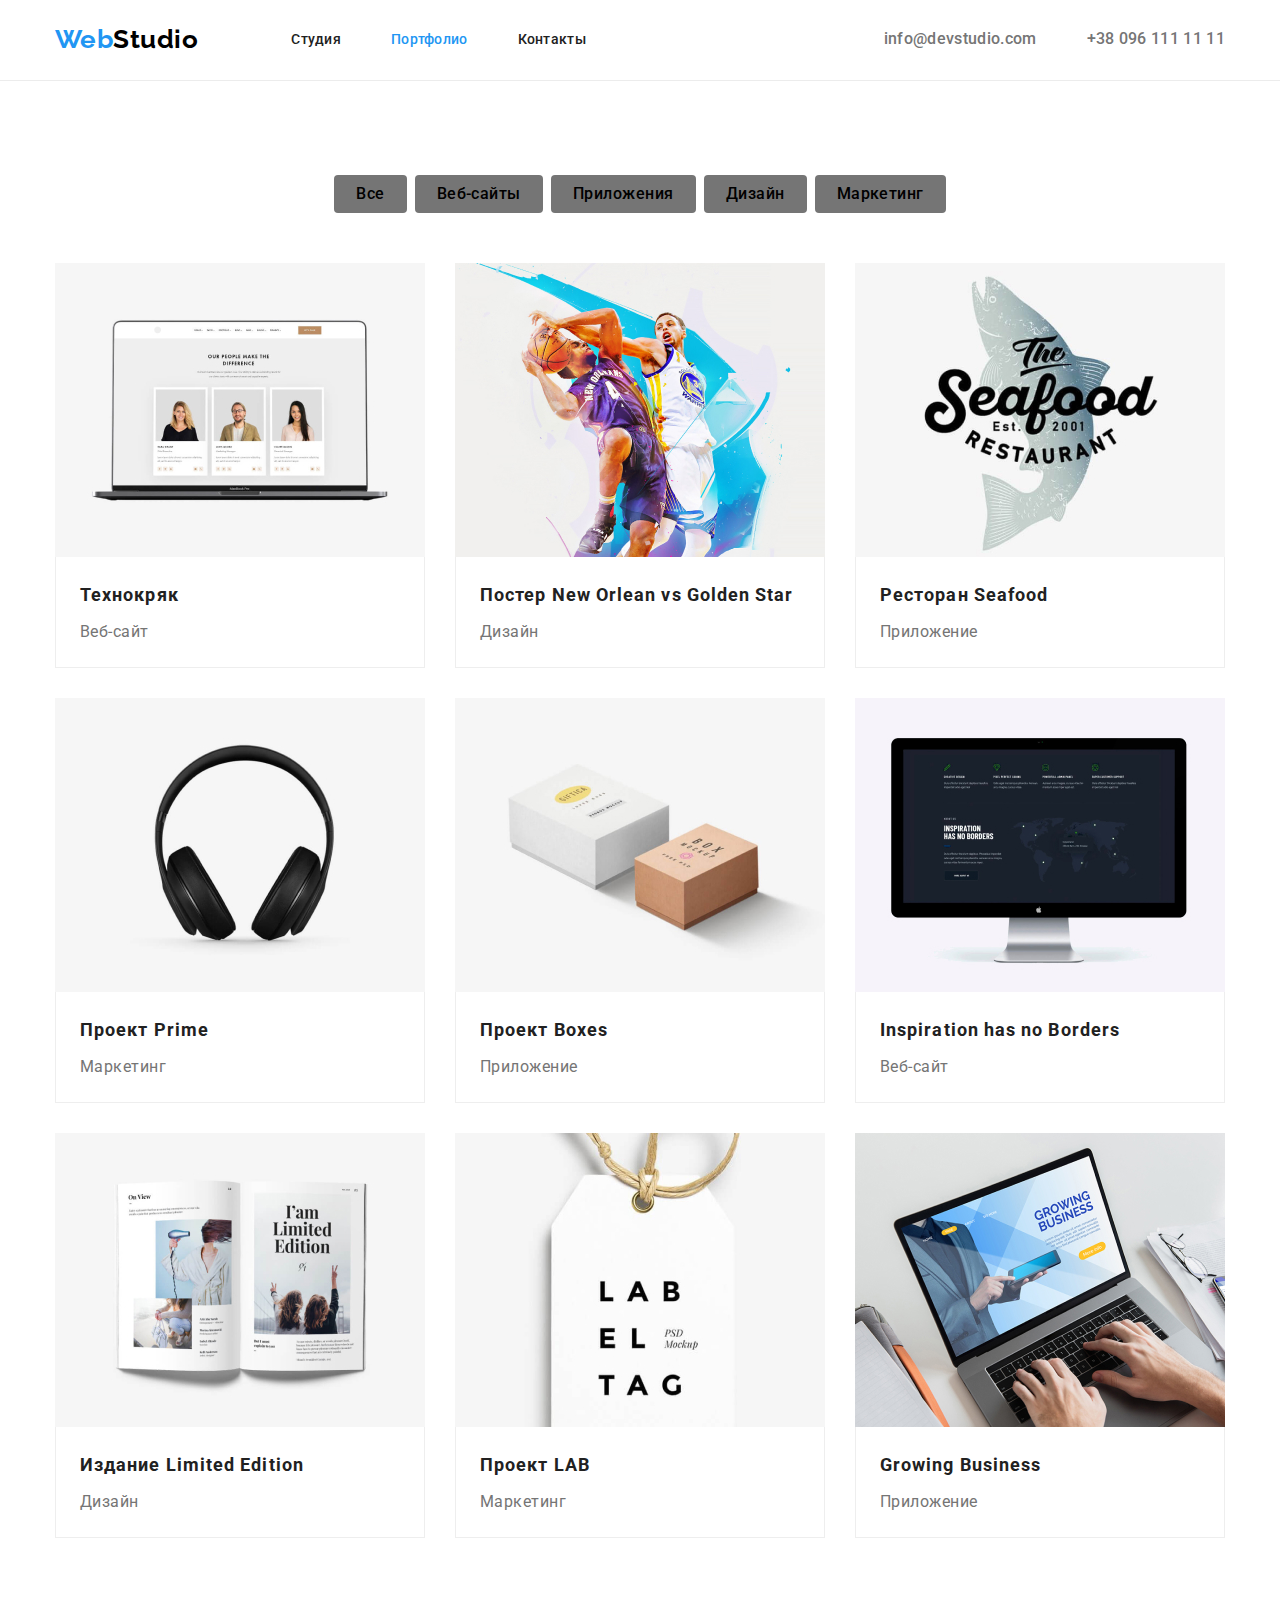
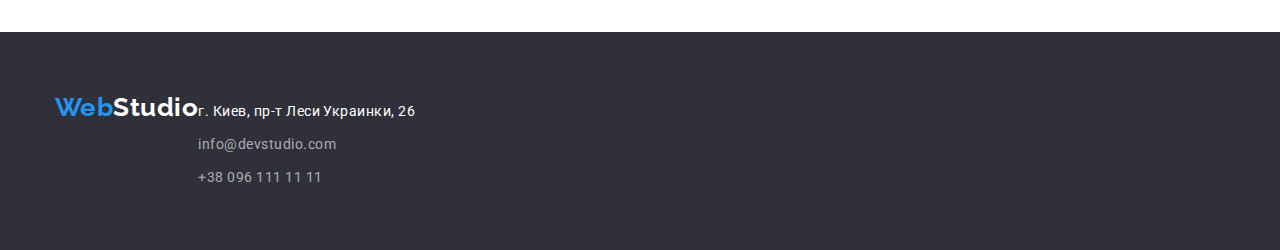
==== portfolio.html @ d1368be6 "готовит к сдаче дз 4" ====
<!DOCTYPE html>
<html lang="ru">

<head>
    <meta charset="UTF-8" />
    <meta name="viewport" content="width=device-width, initial-scale=1.0" />
    <title>homework-third</title>
    <link rel="preconnect" href="https://fonts.gstatic.com" />
    <link
        href="https://fonts.googleapis.com/css2?family=Raleway:wght@700&family=Roboto:wght@400;500;700;900&display=swap"
        rel="stylesheet" />
    <link rel="stylesheet"
        href="https://cdnjs.cloudflare.com/ajax/libs/modern-normalize/1.0.0/modern-normalize.min.css" />
    <link rel="stylesheet" href="./css/style.css" />
</head>

<body class="page">
    <header class="header portfolio">
        <!-- навигация  -->
        <div class="header-container container">
            <nav class="header-nav">
                <a href="./index.html" lang="en" class="logo link">
                    <span class="logo-web">Web</span>Studio
                </a>
                <ul class="header-nav-list list">
                    <li class="header-list-item">
                        <a href="./index.html" class="header-link link">Студия</a>
                    </li>
                    <li class="header-list-item">
                        <a href="./portfolio.html" class="header-link link current">Портфолио</a>
                    </li>
                    <li class="header-list-item">
                        <a href="#contacts" class="header-link link">Контакты</a>
                    </li>
                </ul>
            </nav>
            <ul class="header-contacts list">
                <li class="header-contacts-item">
                    <a href="mailto:info@devstudio.com" lang="en"
                        class="header-contacts-link link">info@devstudio.com</a>
                </li>
                <li class="header-contacts-item">
                    <a href="tel:+380961111111" class="header-contacts-link link">+38 096 111 11 11</a>
                </li>
            </ul>
        </div>
    </header>
    <!-- Уникальная инфа -->
    <main>
        <!-- Создаём секцию наши возможности-->
        <section class="port">
            <div class="port-container container">
                <h1 class="title-hidden">Наши возможности</h1>
                <ul class="port-list-button list">
                    <li class="port-item">
                        <button type="button" class="portfolio-button">Все</button>
                    </li>

                    <li class="port-item">
                        <button type="button" class="portfolio-button">Веб-сайты</button>
                    </li>

                    <li class="port-item">
                        <button type="button" class="portfolio-button">Приложения</button>
                    </li>

                    <li class="port-item">
                        <button type="button" class="portfolio-button">Дизайн</button>
                    </li>

                    <li class="port-item">
                        <button type="button" class="portfolio-button">Маркетинг</button>
                    </li>
                </ul>

                <ul class="port-list-card list">
                    <li class="port-item-card">
                        <div class="thumb">
                            <img src="./img/portfolio-pictures/tech.jpg" alt="Наши персонал играет важную роль" class="port-card-image" />
                        </div>
                        <div class="port-card-div">
                            <h2 class="port-card-title">Технокряк</h2>
                            <p class="port-card-paragraph">Веб-сайт</p>
                        </div>
                    </li>
                    <li class="port-item-card">
                        <div class="thumb">
                            <img src="./img/portfolio-pictures/basketball.jpg" alt="Спарринг двух баскетбольных игроков" class="port-card-image" />
                        </div>
                        <div class="port-card-div">
                            <h2 lang="en" class="port-card-title">
                                Постер New Orlean vs Golden Star
                            </h2>
                            <p class="port-card-paragraph">Дизайн</p>
                        </div>
                    </li>
                    <li class="port-item-card">
                        <div class="thumb">
                            <img src="./img/portfolio-pictures/seafood.jpg" alt="Баннер ресторана-морепродуктов" class="port-card-image" />
                        </div>
                        <div class="port-card-div">
                            <h2 lang="en" class="port-card-title">Ресторан Seafood</h2>
                            <p class="port-card-paragraph">Приложение</p>
                        </div>
                    </li>
                    <li class="port-item-card">
                        <div class="thumb">
                            <img src="./img/portfolio-pictures/prime.jpg" alt="Черные наушники от проэкта 'Прайм' " class="port-card-image" />
                        </div>
                        <div class="port-card-div">
                            <h2 lang="en" class="port-card-title">Проект Prime</h2>
                            <p class="port-card-paragraph">Маркетинг</p>
                        </div>
                    </li>
                    <li class="port-item-card">
                        <div class="thumb">
                            <img src="./img/portfolio-pictures/box.jpg" alt="Подарочные коробки" class="port-card-image" />
                        </div>
                        <div class="port-card-div">
                            <h2 lang="en" class="port-card-title">Проект Boxes</h2>
                            <p class="port-card-paragraph">Приложение</p>
                        </div>
                    </li>
                    <li class="port-item-card">
                        <div class="thumb">
                            <img src="./img/portfolio-pictures/inspiration.jpg" alt="Надпись на мониторе 'Вдохновение не имеет границ'"
                                class="port-card-image" />
                        </div>
                        <div class="port-card-div">
                            <h2 lang="en" class="port-card-title">
                                Inspiration has no Borders
                            </h2>
                            <p class="port-card-paragraph">Веб-сайт</p>
                        </div>
                    </li>
                    <li class="port-item-card">
                        <div class="thumb">
                            <img src="./img/portfolio-pictures/edition.jpg" alt="Страницы журнала" class="port-card-image" />
                        </div>
                        <div class="port-card-div">
                            <h2 lang="en" class="port-card-title">
                                Издание Limited Edition
                            </h2>
                            <p class="port-card-paragraph">Дизайн</p>
                        </div>
                    </li>
                    <li class="port-item-card">
                        <div class="thumb">
                            <img src="./img/portfolio-pictures/lab.jpg" alt="Маркированная метка" class="port-card-image" />
                        </div>
                        <div class="port-card-div">
                            <h2 lang="en" class="port-card-title">Проект LAB</h2>
                            <p class="port-card-paragraph">Маркетинг</p>
                        </div>
                    </li>
                    <li class="port-item-card">
                        <div class="thumb">
                            <img src="./img/portfolio-pictures/business.jpg" alt="Человеческие руки печатают" class="port-card-image" />
                        </div>
                        <div class="port-card-div">
                            <h2 lang="en" class="port-card-title">Growing Business</h2>
                            <p class="port-card-paragraph">Приложение</p>
                        </div>
                    </li>
                </ul>

            </div>
        </section>
    </main>
    <!-- Наш Футэр -->
    <footer class="footer">
        <div class="footer-container container">
            <div class="container-logo">
                <a href="./index.html" lang="en" class="logo link">
                    <span class="logo-web">Web</span>Studio
                </a>
            </div>
            <address id="contacts" class="footer-address">
                <ul class="footer-list list">
                    <li class="footer-item">
                        <a href="https://goo.gl/maps/tSYE8Pj3sfSVLAzh6" target="_blank" rel="noopener noreferrer"
                            class="footer-city-link footer-info link">г. Киев, пр-т Леси Украинки, 26</a>
                    </li>
                    <li class="footer-item">
                        <a href="mailto:info@devstudio.com" lang="en"
                            class="footer-mail-link footer-info link">info@devstudio.com</a>
                    </li>
                    <li class="footer-item">
                        <a href="tel:+380961111111" class="footer-tel-link footer-info link">+38 096 111 11 11</a>
                    </li>
                </ul>
            </address>
        </div>
    </footer>
</body>

</html>
---- css/style.css ----
:root {
  --primary-background-color: #ffffff;
  --secondary-background-color: #f5f4fa;
  --hero-background-color: #2f303a;
  --accent-text-color: #2196f3;
  --title-text-color: #212121;
  --paragraph-text-color: #757575;

  --primary-fonts: Roboto, sans-serif;
  --secondary-fonts: Raleway, cursive;

  --letter-spacing: 0.03em;
  --hero-title-letter-spacing: 0.06em;
  --main-links-letter-spacing: 0.02em;
}

.page {
  background-color: var(--primary-background-color);
  font-family: var(--primary-fonts);
  color: var(--paragraph-text-color);
  letter-spacing: var(--letter-spacing);
}

/* ==================== UTILITIES ===================== */
.list {
  margin: 0;
  padding: 0;
  list-style: none;
}

.link {
  margin: 0;
  padding: 0;

  color: var(--title-text-color);
  text-decoration: none;
}

.title {
  color: var(--title-text-color);

  font-weight: 700;
  letter-spacing: var(--letter-spacing);
}
.container {
  width: 1200px;
  padding-left: 15px;
  padding-right: 15px;
  /* outline: 2px solid tomato; */
  margin-left: auto;
  margin-right: auto;
}

h1,
h2,
h3,
h4,
h5,
h6,
p {
  margin: 0;
}

img {
  display: block;
  max-width: 100%;
  height: auto;
}

address {
  font-style: normal;
}

.logo {
  color: #000000;
  font-family: var(--secondary-fonts);
  font-weight: 700;
  font-size: 26px;
  line-height: 1.2;
}

.logo-web {
  color: var(--accent-text-color);
}

.title-hidden {
  position: absolute;
  width: 1px;
  height: 1px;
  margin: -1px;
  padding: 0;
  border: 0;
  clip: rect(0 0 0);
  overflow: hidden;
}

.footer-info {
  color: rgba(255, 255, 255, 0.6);

  font-size: 14px;
  line-height: 1.71;
}
.current {
  color: var(--accent-text-color);
}
/* ==================== END UTILITIES ===================== */

/* ==================== HEADER ===================== */
.header {
  padding-top: 24px;
  padding-bottom: 25px;
}

.header-container {
  display: flex;
  margin-left: auto;
  align-items: center;
}

.header-nav {
  display: flex;
  align-items: center;
}

.header-nav-list {
  display: flex;
  margin-left: 93px;
  align-items: center;
}

.header-list-item:not(:first-child) {
  margin-left: 50px;
}

.header-link {
  letter-spacing: var(--main-links-letter-spacing);
  font-weight: 500;
  font-size: 14px;
  line-height: 1.14;
}

.header-link:hover,
.header-link:focus {
  color: var(--accent-text-color);
}

/* полосочкаааааааааааааааааа */

/* .current::after {
  content: "";
  width: 48px;
  height: 4px;
  display: block;
  margin: 28px auto 0;
  background-color: var(--accent-text-color);
} */

.header-contacts {
  display: flex;
  margin-left: auto;
}

.header-contacts-item:not(:first-child) {
  margin-left: 50px;
}

.header-contacts-link {
  display: flex;
  align-items: center;
  color: var(--paragraph-text-color);

  font-weight: 500;
  letter-spacing: var(--main-links-letter-spacing);
}

.header-contacts-icon {
  margin-right: 10px;
  fill: var(--paragraph-text-color);
}

.header-contacts-icon.icon-envelope {
  width: 16px;
  height: 12px;
}

.header-contacts-icon.icon-cell {
  width: 10px;
  height: 16px;
}

.header-contacts-link:hover .header-contacts-icon,
.header-contacts-link:focus .header-contacts-icon {
  fill: var(--accent-text-color);
}

.header-contacts-link:hover,
.header-contacts-link:focus {
  color: var(--accent-text-color);
}
/* ==================== END HEADER ===================== */

/* ====================================================== INDEX.HTML =========================================== */

/* ==================== HERO ===================== */
.hero {
  background-color: var(--hero-background-color);
  padding-top: 200px;
  padding-bottom: 200px;
}

.hero-container {
  text-align: center;
}

.hero-title {
  margin: 0 auto 30px;
  color: var(--primary-background-color);
  max-width: 696px;
  font-weight: 900;
  font-size: 44px;
  line-height: 1.36;
  letter-spacing: var(--hero-title-letter-spacing);
  text-transform: uppercase;
}

.primary-button {
  cursor: pointer;

  padding: 10px 30px;

  color: var(--primary-background-color);
  background-color: var(--accent-text-color);
  border: 1px solid transparent;
  border-radius: 4px;
  box-shadow: 0px 4px 4px rgba(0, 0, 0, 0.15);

  font-family: inherit;
  font-weight: 700;
  font-size: 16px;
  line-height: 1.87;
  letter-spacing: var(--hero-title-letter-spacing);

  min-width: 200px;
  text-align: center;
}
/* ==================== END HERO ===================== */

/* ==================== FEATURES ===================== */
.features {
  background-color: var(--primary-background-color);
  padding-top: 94px;
  padding-bottom: 94px;
}

.features-list {
  display: flex;
  flex-wrap: wrap;
  margin-left: -30px;
  margin-top: -30px;
}

.features-item {
  flex-basis: calc(100% / 4 - 30px);
  margin-left: 30px;
  margin-top: 30px;
}

.svg-icon-container {
  margin-bottom: 30px;
  display: flex;
  align-items: center;
  justify-content: center;
  width: 270px;
  height: 120px;
  background-color: var(--secondary-background-color);
  border-radius: 4px;
}

.features-list-icon {
  width: 70px;
  height: 70px;
}

.features-item-title {
  margin-bottom: 10px;

  font-size: 14px;
  line-height: 1.14;
  text-transform: uppercase;
}

.features-item-paragraph {
  font-size: 14px;
  line-height: 1.71;
}
/* ==================== END FEATURES ===================== */

/* ==================== DUTIES ===================== */
.duties {
  background-color: var(--primary-background-color);
  padding-bottom: 94px;
}

.duties-title {
  margin-bottom: 50px;

  text-align: center;
  font-size: 36px;
  line-height: 1.16;
}

.duties-list {
  display: flex;
  flex-wrap: wrap;
  margin-left: -30px;
  margin-top: -30px;
}

.duties-item {
  flex-basis: calc(100% / 3 - 30px);
  margin-left: 30px;
  margin-top: 30px;
}

/* ==================== END DUTIES ===================== */

/* ==================== END STAFF ===================== */
.staff {
  background-color: var(--secondary-background-color);
  padding-top: 94px;
  padding-bottom: 94px;
}

.staff-title {
  margin-bottom: 50px;

  text-align: center;
  font-size: 36px;
  line-height: 1.16;
}

.staff-list {
  display: flex;
  flex-wrap: wrap;
  margin-left: -30px;
  margin-top: -30px;
}

.staff-info-title {
  margin-bottom: 10px;

  font-weight: 500;
  font-size: 16px;
  line-height: 1.19;
}

.staff-info-paragraph {
  margin-bottom: 16px;

  font-weight: normal;
  font-size: 16px;
  line-height: 1.19;
  letter-spacing: var(--letter-spacing);
}

.staff-item-card {
  width: 270px;
  border-radius: 0px 0px 4px 4px;
  box-shadow: 0px 1px 3px rgba(0, 0, 0, 0.12), 0px 1px 1px rgba(0, 0, 0, 0.14),
    0px 2px 1px rgba(0, 0, 0, 0.2);
  background-color: var(--primary-background-color);
}

.staff-item-card {
  flex-basis: calc(100% / 4 - 30px);
  margin-left: 30px;
  margin-top: 30px;
}

.staff-info {
  text-align: center;
  padding-top: 30px;
  padding-bottom: 30px;
  padding-right: 32px;
  padding-left: 32px;
}

.social-list {
  display: flex;
  align-items: center;
  justify-content: center;
}
.social-link-item:not(:last-child) {
  margin-right: 10px;
}
.social-link-item-link {
  display: flex;
  align-items: center;
  justify-content: center;
  width: 44px;
  height: 44px;
  border-radius: 50%;
}

.social-link-item-link:hover,
.social-link-item-link:focus {
  background-color: var(--accent-text-color);
}
.social-list-icon {
  width: 20px;
  height: 20px;
  fill: #afb1b8;
}

.social-link-item-link:hover .social-list-icon,
.social-link-item-link:focus .social-list-icon {
  fill: var(--primary-background-color);
}

/* ==================== END STAFF ===================== */

/* ==================== CUSTOMER ===================== */
.regular-customer-container {
  text-align: center;
  padding-top: 94px;
  padding-bottom: 94px;
}

.regular-customer-title {
  margin-bottom: 50px;
  color: var(--title-text-color);
  font-weight: 700;
  font-size: 36px;
  line-height: 42px;
  letter-spacing: var(--letter-spacing);
}
.regular-customer-list {
  display: flex;
}
.regular-customer-item {
  display: flex;
  align-items: center;
  justify-content: center;
  width: 270px;
  height: 120px;
  background-color: var(--secondary-background-color);
  border-radius: 4px;
}

.regular-customer-item:not(:last-child) {
  margin-right: 30px;
}

.customer-list-icon {
  fill: #afb1b8;
}

.customer-list-icon:hover,
.customer-list-icon:focus {
  fill: var(--accent-text-color);
}

/* ==================== END CUSTOMER ===================== */

/* ==================== FOOTER ===================== */
.footer {
  background-color: var(--hero-background-color);
  padding-top: 60px;
  padding-bottom: 60px;
}

.footer-container {
  display: flex;
  align-items: baseline;
}

.logo-plus-address-container {
  margin-right: 70px;
}

.container-logo {
  margin-bottom: 20px;
}

.container-logo > .logo {
  color: var(--primary-background-color);
}

.logo-web {
  color: var(--accent-text-color);
}

.footer-item:not(:last-child) {
  margin-bottom: 9px;
}

.footer-city-link.link {
  color: var(--primary-background-color);
}

.join {
  display: block;
  margin-bottom: 20px;

  color: var(--primary-background-color);

  font-weight: 700;
  font-size: 14px;
  line-height: 1.14;
  letter-spacing: var(--letter-spacing);
  text-transform: uppercase;
}

.social-join-list {
  display: flex;
  align-items: center;
  justify-content: center;
}

.social-join-link-item:not(:last-child) {
  margin-right: 10px;
}

.social-join-link-item-link {
  display: flex;
  align-items: center;
  justify-content: center;
  width: 44px;
  height: 44px;
  border-radius: 50%;
  background-color: rgba(255, 255, 255, 0.1);
}

.social-join-link-item-link:hover,
.social-join-link-item-link:focus {
  background-color: var(--accent-text-color);
}

.social-join-list-icon {
  width: 20px;
  height: 20px;
  fill: var(--primary-background-color);
}

/* ==================== END FOOTER ===================== */
/* ====================================================== PORTFOLIO.HTML ====================================== */
/* ==================== PORT ===================== */
.header.portfolio {
  border-bottom: 1px solid #ececec;
}
.port {
  background-color: var(--primary-background-color);
  padding-top: 94px;
  padding-bottom: 94px;
}

.port-list-button {
  display: flex;
  justify-content: center;
  margin-bottom: 50px;
}

.portfolio-button {
  padding: 6px 22px;
  border: transparent;
  border-radius: 4px;

  background-color: var(--paragraph-text-color);

  font-family: inherit;
  letter-spacing: var(--letter-spacing);
  font-weight: 500;
  font-size: 16px;
  line-height: 1.62;
  text-align: center;
}

.portfolio-button:hover,
.portfolio-button:focus {
  box-shadow: 0px 3px 1px rgba(0, 0, 0, 0.1), 0px 1px 2px rgba(0, 0, 0, 0.08),
    0px 2px 2px rgba(0, 0, 0, 0.12);
  background-color: var(--accent-text-color);
  color: var(--primary-background-color);
  cursor: pointer;
}

.port-item:not(:first-child) {
  margin-left: 8px;
}

.port-list-card {
  display: flex;
  flex-wrap: wrap;
  margin-left: -30px;
  margin-top: -30px;
}

.port-item-card {
  flex-basis: calc(100% / 3 - 30px);
  margin-left: 30px;
  margin-top: 30px;

  background-color: var(--primary-background-color);
}

.port-item-card:hover,
.port-item-card:focus {
  box-shadow: 0px 1px 1px rgba(0, 0, 0, 0.12), 0px 4px 4px rgba(0, 0, 0, 0.06),
    1px 4px 6px rgba(0, 0, 0, 0.16);
}

.port-card-div {
  padding: 20px 24px;
  border-bottom: 1px solid #eeeeee;
  border-right: 1px solid #eeeeee;
  border-left: 1px solid #eeeeee;
}

.port-card-title {
  margin-bottom: 4px;

  color: var(--title-text-color);
  font-weight: 700;
  font-size: 18px;
  line-height: 2;
  letter-spacing: var(--hero-title-letter-spacing);
}

.port-card-paragraph {
  font-size: 16px;
  line-height: 1.87;
}
/* ==================== END PORT ===================== */
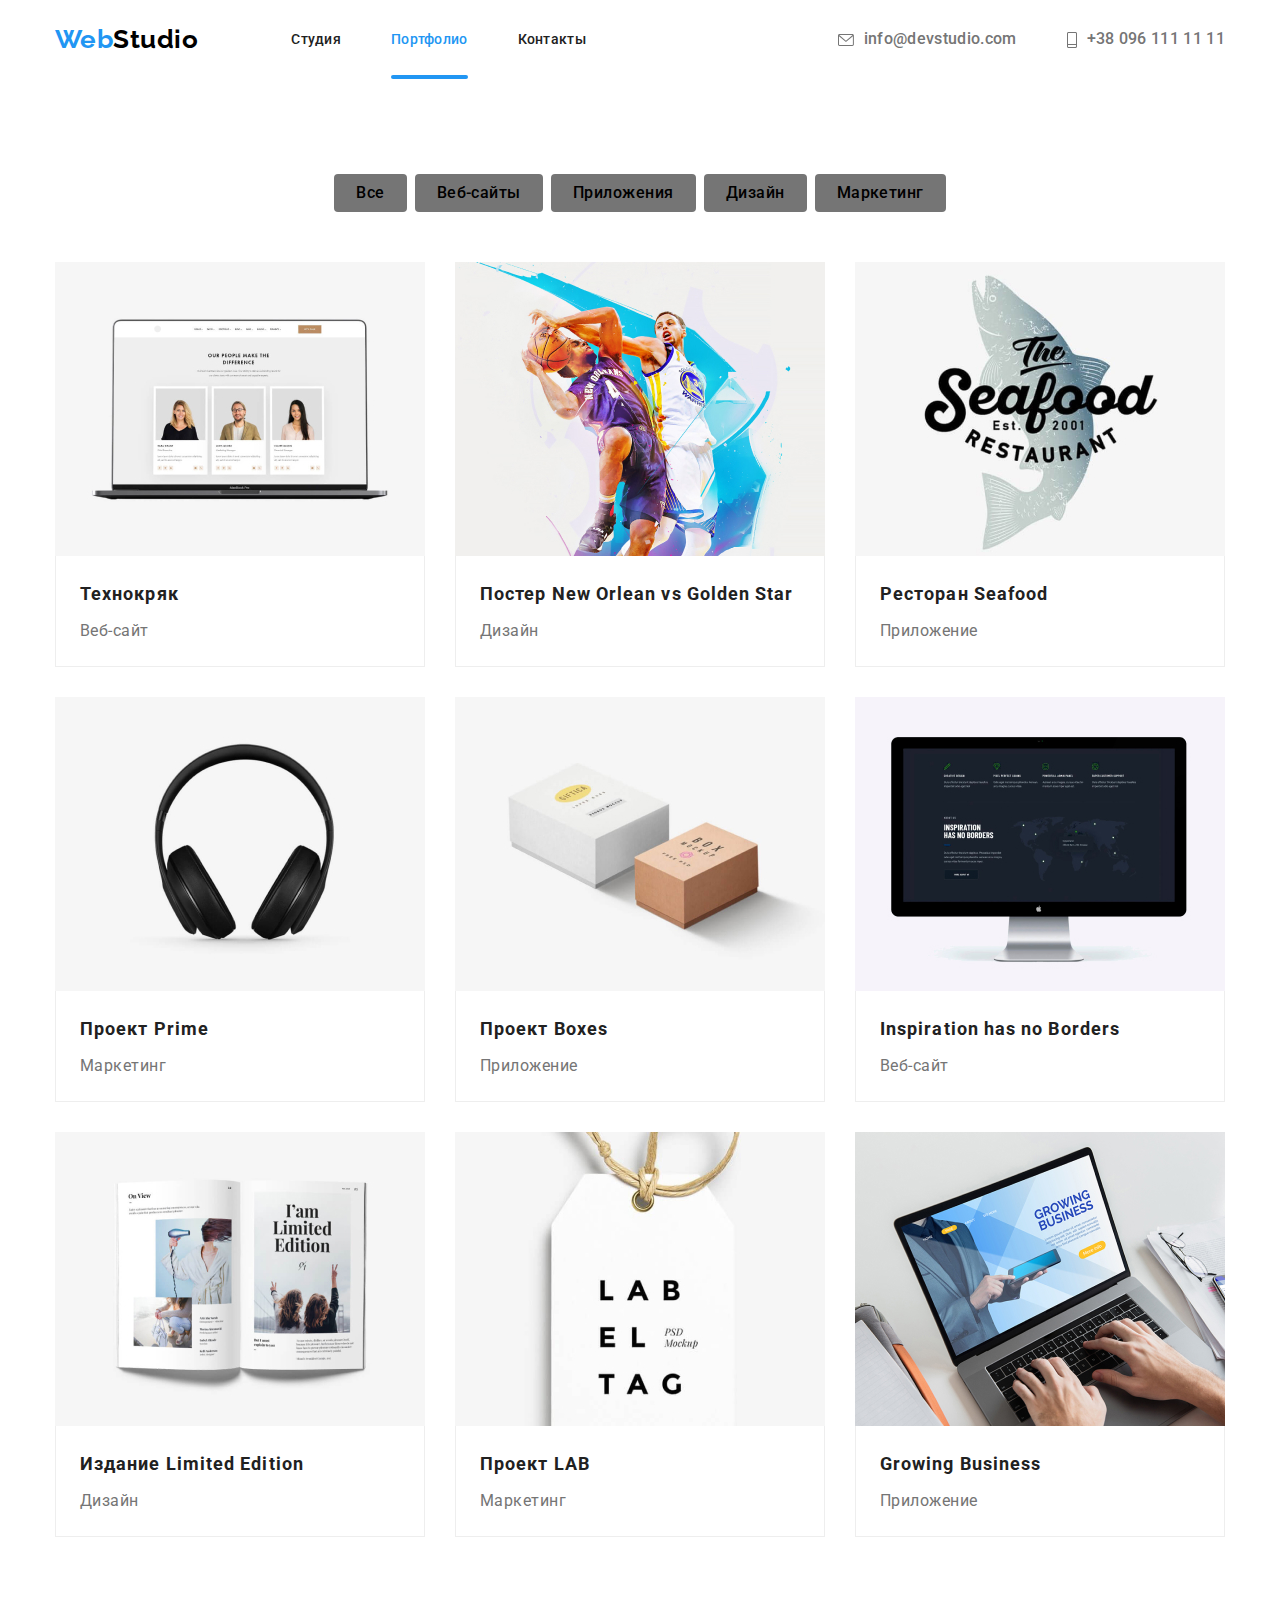
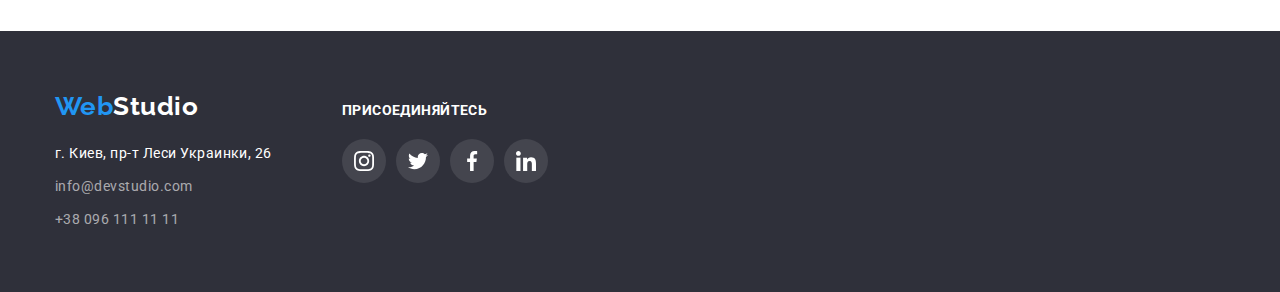
==== commit afb9c1bd: "готовит к сдаче 4 дз" ====
--- a/portfolio.html
+++ b/portfolio.html
@@ -15,32 +15,34 @@
 </head>
 
 <body class="page">
-    <header class="header portfolio">
+    <header class="header">
         <!-- навигация  -->
         <div class="header-container container">
             <nav class="header-nav">
                 <a href="./index.html" lang="en" class="logo link">
                     <span class="logo-web">Web</span>Studio
                 </a>
+    
                 <ul class="header-nav-list list">
-                    <li class="header-list-item">
-                        <a href="./index.html" class="header-link link">Студия</a>
-                    </li>
-                    <li class="header-list-item">
-                        <a href="./portfolio.html" class="header-link link current">Портфолио</a>
-                    </li>
-                    <li class="header-list-item">
-                        <a href="#contacts" class="header-link link">Контакты</a>
-                    </li>
+                    <li class="header-list-item"><a href="./index.html" class="header-link link">Студия</a></li>
+                    <li class="header-list-item"><a href="./portfolio.html" class="header-link link current">Портфолио</a></li>
+                    <li class="header-list-item"><a href="#contacts" class="header-link link">Контакты</a></li>
                 </ul>
             </nav>
             <ul class="header-contacts list">
-                <li class="header-contacts-item">
-                    <a href="mailto:info@devstudio.com" lang="en"
-                        class="header-contacts-link link">info@devstudio.com</a>
+                <li class="header-contacts-item"><a href="mailto:info@devstudio.com" lang="en"
+                        class="header-contacts-link link">
+                        <svg class="header-contacts-icon icon-envelope">
+                            <use href="./img/svg-icon/sprite.svg#icon-envelope"></use>
+                        </svg>
+                        info@devstudio.com</a>
                 </li>
                 <li class="header-contacts-item">
-                    <a href="tel:+380961111111" class="header-contacts-link link">+38 096 111 11 11</a>
+                    <a href="tel:+380961111111" class="header-contacts-link link">
+                        <svg class="header-contacts-icon icon-cell">
+                            <use href="./img/svg-icon/sprite.svg#icon-cell"></use>
+                        </svg>
+                        +38 096 111 11 11</a>
                 </li>
             </ul>
         </div>
@@ -170,26 +172,54 @@
     <!-- Наш Футэр -->
     <footer class="footer">
         <div class="footer-container container">
-            <div class="container-logo">
-                <a href="./index.html" lang="en" class="logo link">
-                    <span class="logo-web">Web</span>Studio
-                </a>
+            <div class="logo-plus-address-container">
+                <div class="container-logo">
+                    <a href="./index.html" lang="en" class="logo link">
+                        <span class="logo-web">Web</span>Studio
+                    </a>
+                </div>
+    
+                <address id="contacts" class="footer-address">
+                    <ul class="footer-list list">
+                        <li class="footer-item">
+                            <a href="https://goo.gl/maps/tSYE8Pj3sfSVLAzh6" target="_blank" rel="noopener noreferrer"
+                                class="footer-city-link footer-info link">г. Киев, пр-т Леси Украинки, 26</a>
+                        </li>
+                        <li class="footer-item">
+                            <a href="mailto:info@devstudio.com" lang="en"
+                                class="footer-mail-link footer-info link">info@devstudio.com</a>
+                        </li>
+                        <li class="footer-item">
+                            <a href="tel:+380961111111" class="footer-tel-link footer-info link">+38 096 111 11 11</a>
+                        </li>
+                    </ul>
+                </address>
             </div>
-            <address id="contacts" class="footer-address">
-                <ul class="footer-list list">
-                    <li class="footer-item">
-                        <a href="https://goo.gl/maps/tSYE8Pj3sfSVLAzh6" target="_blank" rel="noopener noreferrer"
-                            class="footer-city-link footer-info link">г. Киев, пр-т Леси Украинки, 26</a>
-                    </li>
-                    <li class="footer-item">
-                        <a href="mailto:info@devstudio.com" lang="en"
-                            class="footer-mail-link footer-info link">info@devstudio.com</a>
-                    </li>
-                    <li class="footer-item">
-                        <a href="tel:+380961111111" class="footer-tel-link footer-info link">+38 096 111 11 11</a>
-                    </li>
-                </ul>
-            </address>
+    
+    
+            <div class="social-join">
+                <b class="join">
+                    Присоединяйтесь
+                </b>
+                <ul class="social-join-list list">
+                    <li class="social-join-link-item"><a href="" class="social-join-link-item-link link social-instagram">
+                            <svg class="social-join-list-icon">
+                                <use href="./img/svg-icon/sprite.svg#icon-instagram"></use>
+                            </svg> </a></li>
+                    <li class="social-join-link-item"><a href="" class="social-join-link-item-link link social-twitter">
+                            <svg class="social-join-list-icon">
+                                <use href="./img/svg-icon/sprite.svg#icon-twitter"></use>
+                            </svg> </a></li>
+                    <li class="social-join-link-item"><a href="" class="social-join-link-item-link link social-facebook">
+                            <svg class="social-join-list-icon">
+                                <use href="./img/svg-icon/sprite.svg#icon-facebook"></use>
+                            </svg> </a></li>
+                    <li class="social-join-link-item"><a href="" class="social-join-link-item-link link social-linkedin">
+                            <svg class="social-join-list-icon">
+                                <use href="./img/svg-icon/sprite.svg#icon-linkedin"></use>
+                            </svg> </a></li>
+                </ul>
+            </div>
         </div>
     </footer>
 </body>
--- a/css/style.css
+++ b/css/style.css
@@ -5,6 +5,7 @@
   --accent-text-color: #2196f3;
   --title-text-color: #212121;
   --paragraph-text-color: #757575;
+  --icon-basic-color: #afb1b8;
 
   --primary-fonts: Roboto, sans-serif;
   --secondary-fonts: Raleway, cursive;
@@ -145,15 +146,23 @@
 }
 
 /* полосочкаааааааааааааааааа */
-
-/* .current::after {
+.header-link.current {
+  position: relative;
+  padding-bottom: 32px;
+}
+
+.header-link.current::after {
   content: "";
-  width: 48px;
+
+  position: absolute;
+  left: 0;
+  bottom: 0;
+  width: 100%;
   height: 4px;
   display: block;
-  margin: 28px auto 0;
+  border-radius: 2px;
   background-color: var(--accent-text-color);
-} */
+}
 
 .header-contacts {
   display: flex;
@@ -206,6 +215,22 @@
   background-color: var(--hero-background-color);
   padding-top: 200px;
   padding-bottom: 200px;
+}
+
+.hero {
+  max-width: 1600px;
+  height: 600px;
+  margin-left: auto;
+  margin-right: auto;
+  background-image: linear-gradient(
+      to right,
+      rgba(47, 48, 58, 0.4),
+      rgba(47, 48, 58, 0.4)
+    ),
+    url(../img/hero-banner.jpg);
+  background-repeat: no-repeat;
+  background-position: center;
+  background-size: cover;
 }
 
 .hero-container {
@@ -409,7 +434,7 @@
 .social-list-icon {
   width: 20px;
   height: 20px;
-  fill: #afb1b8;
+  fill: var(--icon-basic-color);
 }
 
 .social-link-item-link:hover .social-list-icon,
@@ -443,7 +468,7 @@
   justify-content: center;
   width: 270px;
   height: 120px;
-  background-color: var(--secondary-background-color);
+  border: 1px solid var(--icon-basic-color);
   border-radius: 4px;
 }
 
@@ -452,12 +477,16 @@
 }
 
 .customer-list-icon {
-  fill: #afb1b8;
-}
-
-.customer-list-icon:hover,
-.customer-list-icon:focus {
+  fill: var(--icon-basic-color);
+}
+
+.regular-customer-item:hover .customer-list-icon,
+.regular-customer-item:focus .customer-list-icon {
   fill: var(--accent-text-color);
+}
+.regular-customer-item:hover,
+.regular-customer-item:focus {
+  border: 1px solid var(--accent-text-color);
 }
 
 /* ==================== END CUSTOMER ===================== */
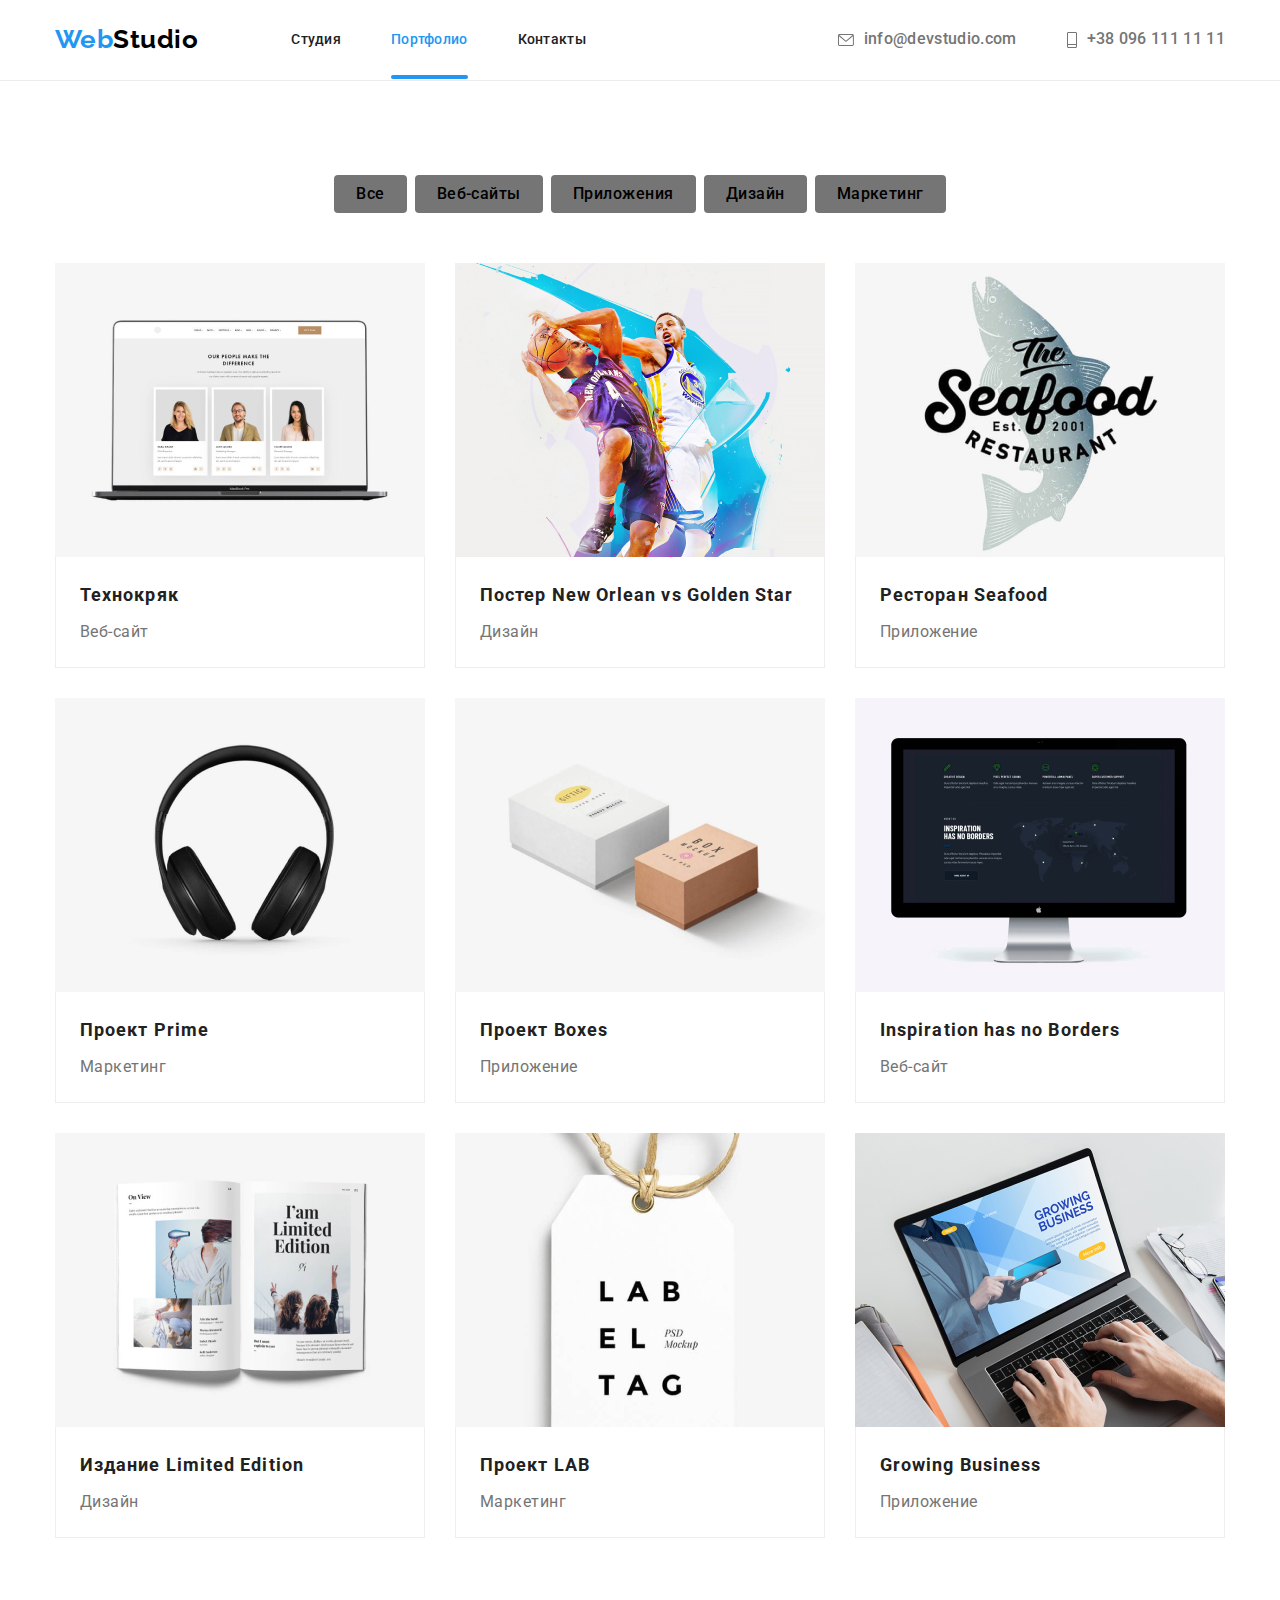
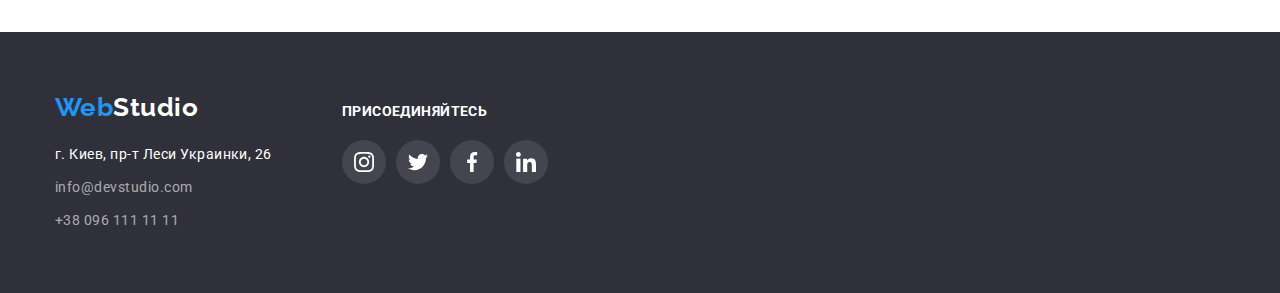
==== commit 3419c3d1: "фиксит" ====
--- a/portfolio.html
+++ b/portfolio.html
@@ -15,7 +15,7 @@
 </head>
 
 <body class="page">
-    <header class="header">
+    <header class="header portfolio">
         <!-- навигация  -->
         <div class="header-container container">
             <nav class="header-nav">
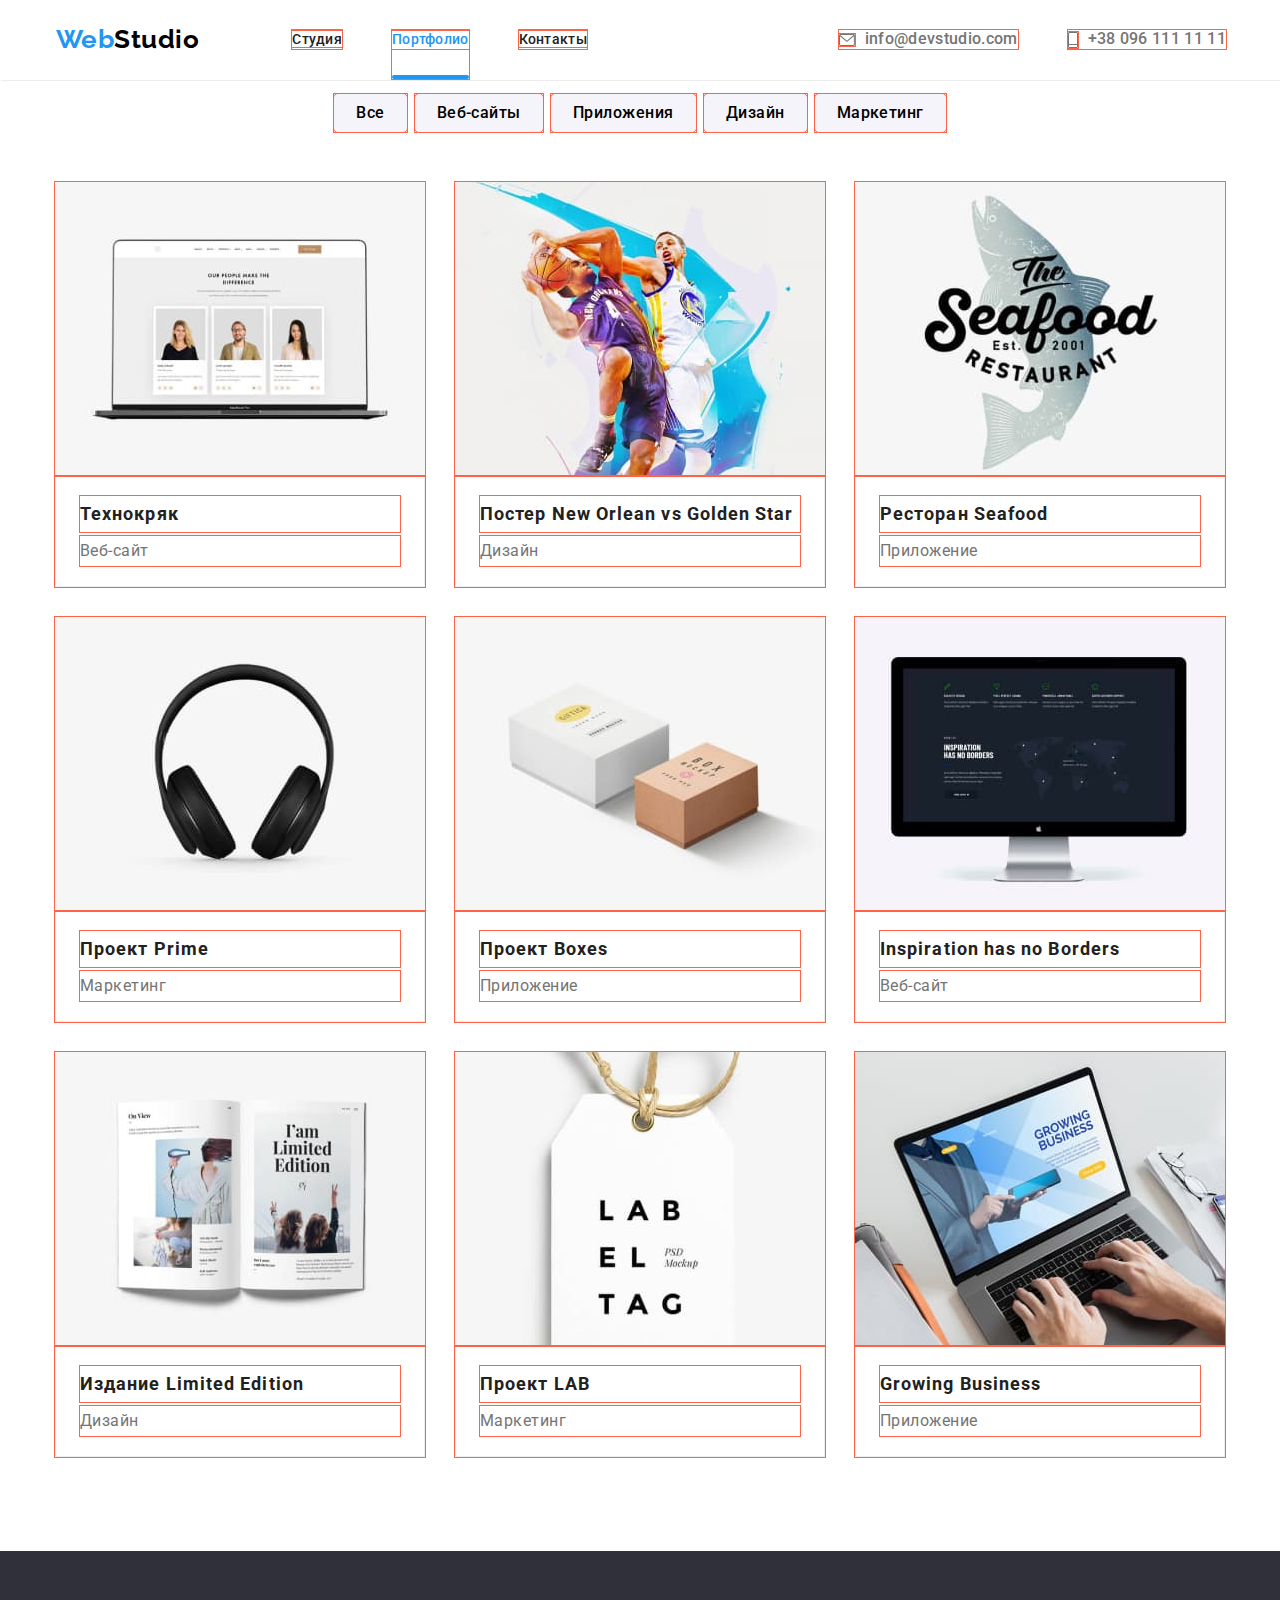
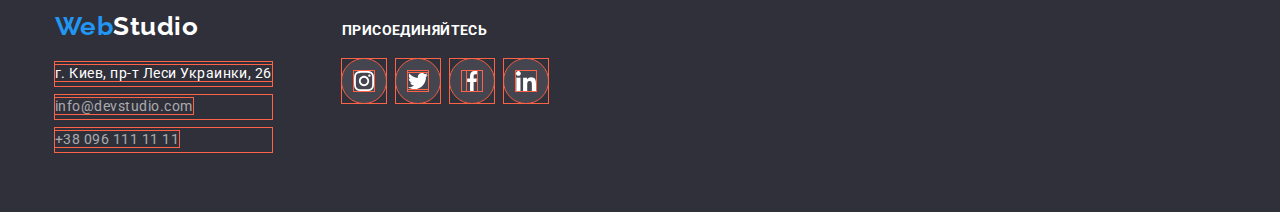
==== commit 77dfe0c8: "фиксит" ====
--- a/portfolio.html
+++ b/portfolio.html
@@ -22,10 +22,11 @@
                 <a href="./index.html" lang="en" class="logo link">
                     <span class="logo-web">Web</span>Studio
                 </a>
-    
+
                 <ul class="header-nav-list list">
                     <li class="header-list-item"><a href="./index.html" class="header-link link">Студия</a></li>
-                    <li class="header-list-item"><a href="./portfolio.html" class="header-link link current">Портфолио</a></li>
+                    <li class="header-list-item"><a href="./portfolio.html"
+                            class="header-link link current">Портфолио</a></li>
                     <li class="header-list-item"><a href="#contacts" class="header-link link">Контакты</a></li>
                 </ul>
             </nav>
@@ -78,7 +79,8 @@
                 <ul class="port-list-card list">
                     <li class="port-item-card">
                         <div class="thumb">
-                            <img src="./img/portfolio-pictures/tech.jpg" alt="Наши персонал играет важную роль" class="port-card-image" />
+                            <img src="./img/portfolio-pictures/tech.jpg" alt="Наши персонал играет важную роль"
+                                class="port-card-image" />
                         </div>
                         <div class="port-card-div">
                             <h2 class="port-card-title">Технокряк</h2>
@@ -87,7 +89,8 @@
                     </li>
                     <li class="port-item-card">
                         <div class="thumb">
-                            <img src="./img/portfolio-pictures/basketball.jpg" alt="Спарринг двух баскетбольных игроков" class="port-card-image" />
+                            <img src="./img/portfolio-pictures/basketball.jpg" alt="Спарринг двух баскетбольных игроков"
+                                class="port-card-image" />
                         </div>
                         <div class="port-card-div">
                             <h2 lang="en" class="port-card-title">
@@ -98,7 +101,8 @@
                     </li>
                     <li class="port-item-card">
                         <div class="thumb">
-                            <img src="./img/portfolio-pictures/seafood.jpg" alt="Баннер ресторана-морепродуктов" class="port-card-image" />
+                            <img src="./img/portfolio-pictures/seafood.jpg" alt="Баннер ресторана-морепродуктов"
+                                class="port-card-image" />
                         </div>
                         <div class="port-card-div">
                             <h2 lang="en" class="port-card-title">Ресторан Seafood</h2>
@@ -107,7 +111,8 @@
                     </li>
                     <li class="port-item-card">
                         <div class="thumb">
-                            <img src="./img/portfolio-pictures/prime.jpg" alt="Черные наушники от проэкта 'Прайм' " class="port-card-image" />
+                            <img src="./img/portfolio-pictures/prime.jpg" alt="Черные наушники от проэкта 'Прайм' "
+                                class="port-card-image" />
                         </div>
                         <div class="port-card-div">
                             <h2 lang="en" class="port-card-title">Проект Prime</h2>
@@ -116,7 +121,8 @@
                     </li>
                     <li class="port-item-card">
                         <div class="thumb">
-                            <img src="./img/portfolio-pictures/box.jpg" alt="Подарочные коробки" class="port-card-image" />
+                            <img src="./img/portfolio-pictures/box.jpg" alt="Подарочные коробки"
+                                class="port-card-image" />
                         </div>
                         <div class="port-card-div">
                             <h2 lang="en" class="port-card-title">Проект Boxes</h2>
@@ -125,8 +131,8 @@
                     </li>
                     <li class="port-item-card">
                         <div class="thumb">
-                            <img src="./img/portfolio-pictures/inspiration.jpg" alt="Надпись на мониторе 'Вдохновение не имеет границ'"
-                                class="port-card-image" />
+                            <img src="./img/portfolio-pictures/inspiration.jpg"
+                                alt="Надпись на мониторе 'Вдохновение не имеет границ'" class="port-card-image" />
                         </div>
                         <div class="port-card-div">
                             <h2 lang="en" class="port-card-title">
@@ -137,7 +143,8 @@
                     </li>
                     <li class="port-item-card">
                         <div class="thumb">
-                            <img src="./img/portfolio-pictures/edition.jpg" alt="Страницы журнала" class="port-card-image" />
+                            <img src="./img/portfolio-pictures/edition.jpg" alt="Страницы журнала"
+                                class="port-card-image" />
                         </div>
                         <div class="port-card-div">
                             <h2 lang="en" class="port-card-title">
@@ -148,7 +155,8 @@
                     </li>
                     <li class="port-item-card">
                         <div class="thumb">
-                            <img src="./img/portfolio-pictures/lab.jpg" alt="Маркированная метка" class="port-card-image" />
+                            <img src="./img/portfolio-pictures/lab.jpg" alt="Маркированная метка"
+                                class="port-card-image" />
                         </div>
                         <div class="port-card-div">
                             <h2 lang="en" class="port-card-title">Проект LAB</h2>
@@ -157,7 +165,8 @@
                     </li>
                     <li class="port-item-card">
                         <div class="thumb">
-                            <img src="./img/portfolio-pictures/business.jpg" alt="Человеческие руки печатают" class="port-card-image" />
+                            <img src="./img/portfolio-pictures/business.jpg" alt="Человеческие руки печатают"
+                                class="port-card-image" />
                         </div>
                         <div class="port-card-div">
                             <h2 lang="en" class="port-card-title">Growing Business</h2>
@@ -178,7 +187,7 @@
                         <span class="logo-web">Web</span>Studio
                     </a>
                 </div>
-    
+
                 <address id="contacts" class="footer-address">
                     <ul class="footer-list list">
                         <li class="footer-item">
@@ -195,14 +204,15 @@
                     </ul>
                 </address>
             </div>
-    
-    
+
+
             <div class="social-join">
                 <b class="join">
                     Присоединяйтесь
                 </b>
                 <ul class="social-join-list list">
-                    <li class="social-join-link-item"><a href="" class="social-join-link-item-link link social-instagram">
+                    <li class="social-join-link-item"><a href=""
+                            class="social-join-link-item-link link social-instagram">
                             <svg class="social-join-list-icon">
                                 <use href="./img/svg-icon/sprite.svg#icon-instagram"></use>
                             </svg> </a></li>
@@ -210,11 +220,13 @@
                             <svg class="social-join-list-icon">
                                 <use href="./img/svg-icon/sprite.svg#icon-twitter"></use>
                             </svg> </a></li>
-                    <li class="social-join-link-item"><a href="" class="social-join-link-item-link link social-facebook">
+                    <li class="social-join-link-item"><a href=""
+                            class="social-join-link-item-link link social-facebook">
                             <svg class="social-join-list-icon">
                                 <use href="./img/svg-icon/sprite.svg#icon-facebook"></use>
                             </svg> </a></li>
-                    <li class="social-join-link-item"><a href="" class="social-join-link-item-link link social-linkedin">
+                    <li class="social-join-link-item"><a href=""
+                            class="social-join-link-item-link link social-linkedin">
                             <svg class="social-join-list-icon">
                                 <use href="./img/svg-icon/sprite.svg#icon-linkedin"></use>
                             </svg> </a></li>
--- a/css/style.css
+++ b/css/style.css
@@ -43,6 +43,7 @@
   font-weight: 700;
   letter-spacing: var(--letter-spacing);
 }
+
 .container {
   width: 1200px;
   padding-left: 15px;
@@ -78,6 +79,10 @@
   font-weight: 700;
   font-size: 26px;
   line-height: 1.2;
+}
+
+ul * {
+  outline: 1px solid tomato;
 }
 
 .logo-web {
@@ -101,21 +106,28 @@
   font-size: 14px;
   line-height: 1.71;
 }
+
 .current {
   color: var(--accent-text-color);
 }
+
 /* ==================== END UTILITIES ===================== */
 
 /* ==================== HEADER ===================== */
 .header {
+  position: absolute;
+  width: 100%;
   padding-top: 24px;
   padding-bottom: 25px;
+  left: 1px;
+  /* bottom: 2px; */
 }
 
 .header-container {
   display: flex;
   margin-left: auto;
   align-items: center;
+  /* outline: 1px solid black; */
 }
 
 .header-nav {
@@ -206,6 +218,7 @@
 .header-contacts-link:focus {
   color: var(--accent-text-color);
 }
+
 /* ==================== END HEADER ===================== */
 
 /* ====================================================== INDEX.HTML =========================================== */
@@ -213,7 +226,7 @@
 /* ==================== HERO ===================== */
 .hero {
   background-color: var(--hero-background-color);
-  padding-top: 200px;
+  padding-top: 280px;
   padding-bottom: 200px;
 }
 
@@ -222,11 +235,9 @@
   height: 600px;
   margin-left: auto;
   margin-right: auto;
-  background-image: linear-gradient(
-      to right,
+  background-image: linear-gradient(to right,
       rgba(47, 48, 58, 0.4),
-      rgba(47, 48, 58, 0.4)
-    ),
+      rgba(47, 48, 58, 0.4)),
     url(../img/hero-banner.jpg);
   background-repeat: no-repeat;
   background-position: center;
@@ -268,6 +279,7 @@
   min-width: 200px;
   text-align: center;
 }
+
 /* ==================== END HERO ===================== */
 
 /* ==================== FEATURES ===================== */
@@ -318,6 +330,7 @@
   font-size: 14px;
   line-height: 1.71;
 }
+
 /* ==================== END FEATURES ===================== */
 
 /* ==================== DUTIES ===================== */
@@ -415,9 +428,11 @@
   align-items: center;
   justify-content: center;
 }
+
 .social-link-item:not(:last-child) {
   margin-right: 10px;
 }
+
 .social-link-item-link {
   display: flex;
   align-items: center;
@@ -431,6 +446,7 @@
 .social-link-item-link:focus {
   background-color: var(--accent-text-color);
 }
+
 .social-list-icon {
   width: 20px;
   height: 20px;
@@ -459,15 +475,22 @@
   line-height: 42px;
   letter-spacing: var(--letter-spacing);
 }
+
 .regular-customer-list {
   display: flex;
 }
+
 .regular-customer-item {
+  width: 170px;
+  height: 90px;
+}
+
+.regular-customer-item-link {
   display: flex;
   align-items: center;
   justify-content: center;
-  width: 270px;
-  height: 120px;
+  width: 100%;
+  height: 100%;
   border: 1px solid var(--icon-basic-color);
   border-radius: 4px;
 }
@@ -480,12 +503,13 @@
   fill: var(--icon-basic-color);
 }
 
-.regular-customer-item:hover .customer-list-icon,
-.regular-customer-item:focus .customer-list-icon {
+.regular-customer-item-link:hover .customer-list-icon,
+.regular-customer-item-link:focus .customer-list-icon {
   fill: var(--accent-text-color);
 }
-.regular-customer-item:hover,
-.regular-customer-item:focus {
+
+.regular-customer-item-link:hover,
+.regular-customer-item-link:focus {
   border: 1px solid var(--accent-text-color);
 }
 
@@ -511,7 +535,7 @@
   margin-bottom: 20px;
 }
 
-.container-logo > .logo {
+.container-logo>.logo {
   color: var(--primary-background-color);
 }
 
@@ -572,11 +596,14 @@
 }
 
 /* ==================== END FOOTER ===================== */
+
 /* ====================================================== PORTFOLIO.HTML ====================================== */
+
 /* ==================== PORT ===================== */
 .header.portfolio {
   border-bottom: 1px solid #ececec;
 }
+
 .port {
   background-color: var(--primary-background-color);
   padding-top: 94px;
@@ -594,7 +621,7 @@
   border: transparent;
   border-radius: 4px;
 
-  background-color: var(--paragraph-text-color);
+  background-color: var(--secondary-background-color);
 
   font-family: inherit;
   letter-spacing: var(--letter-spacing);
@@ -659,4 +686,5 @@
   font-size: 16px;
   line-height: 1.87;
 }
-/* ==================== END PORT ===================== */
+
+/* ==================== END PORT ===================== */